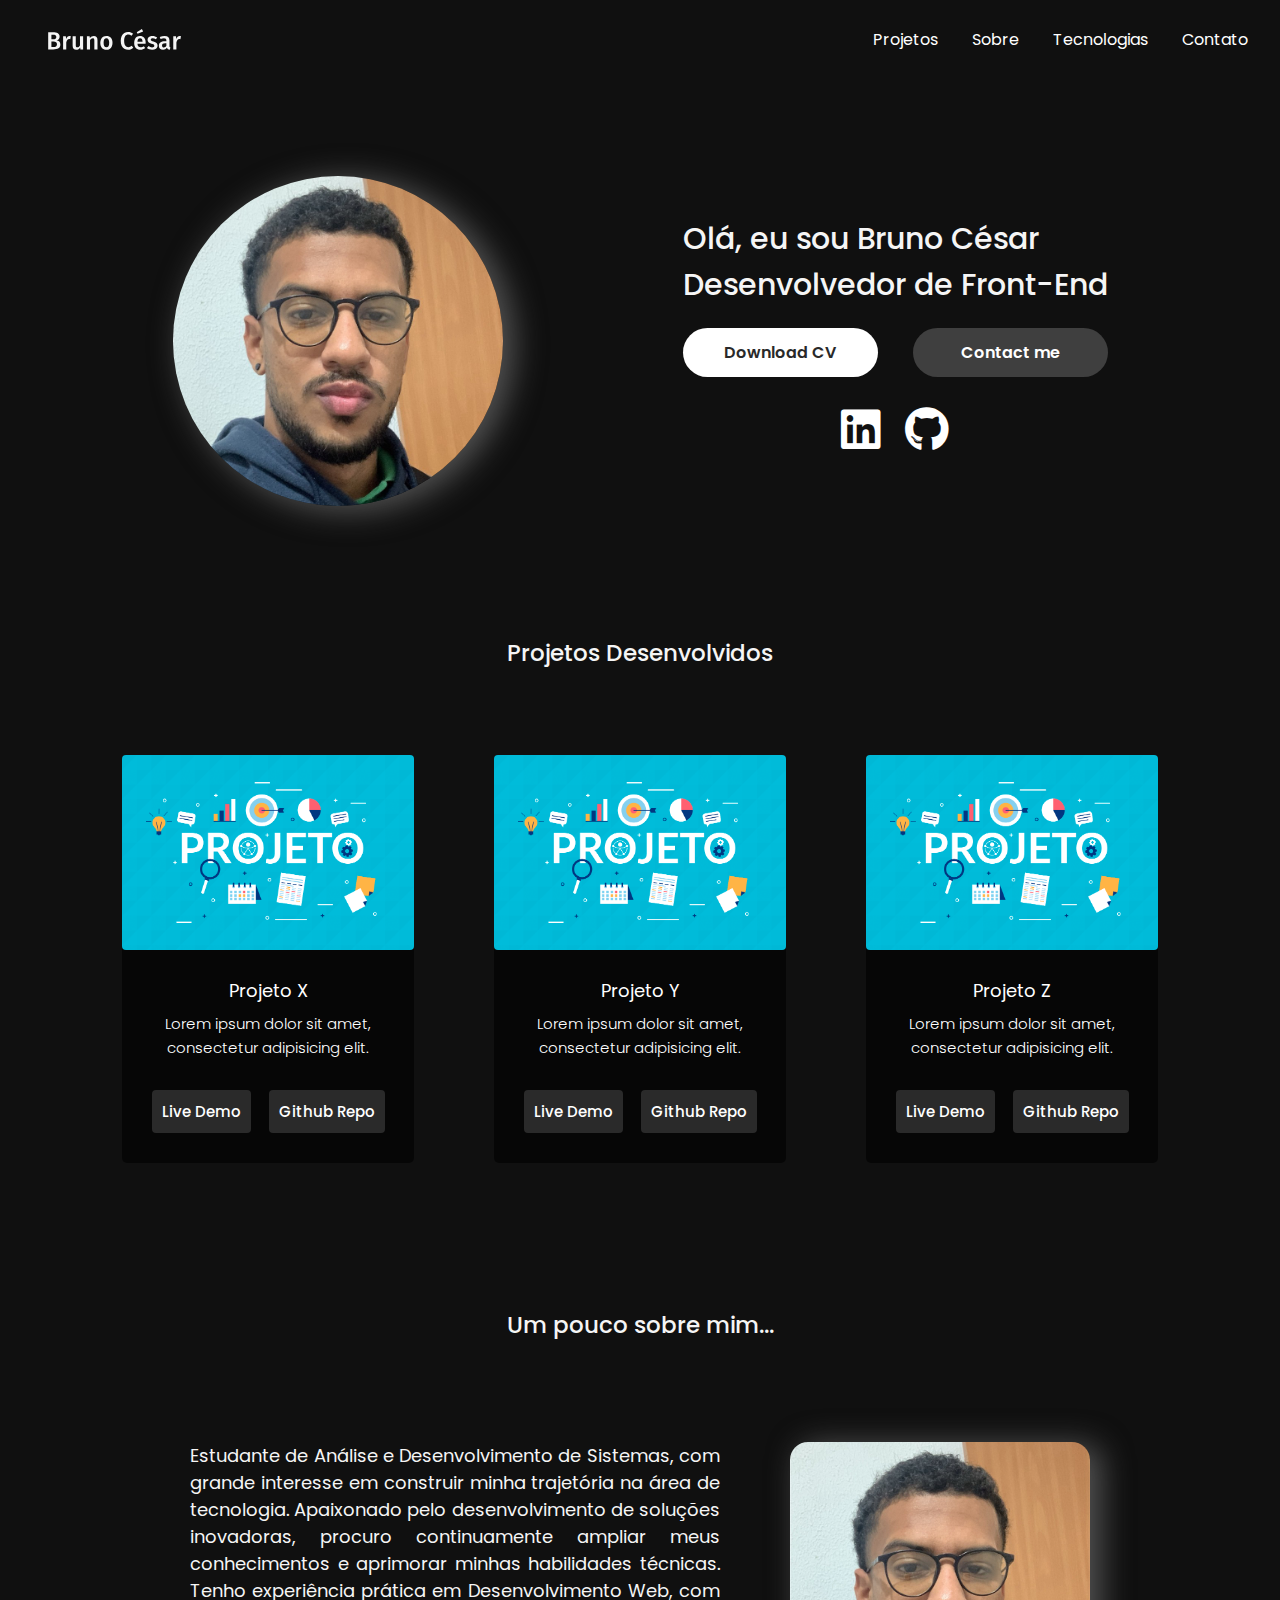
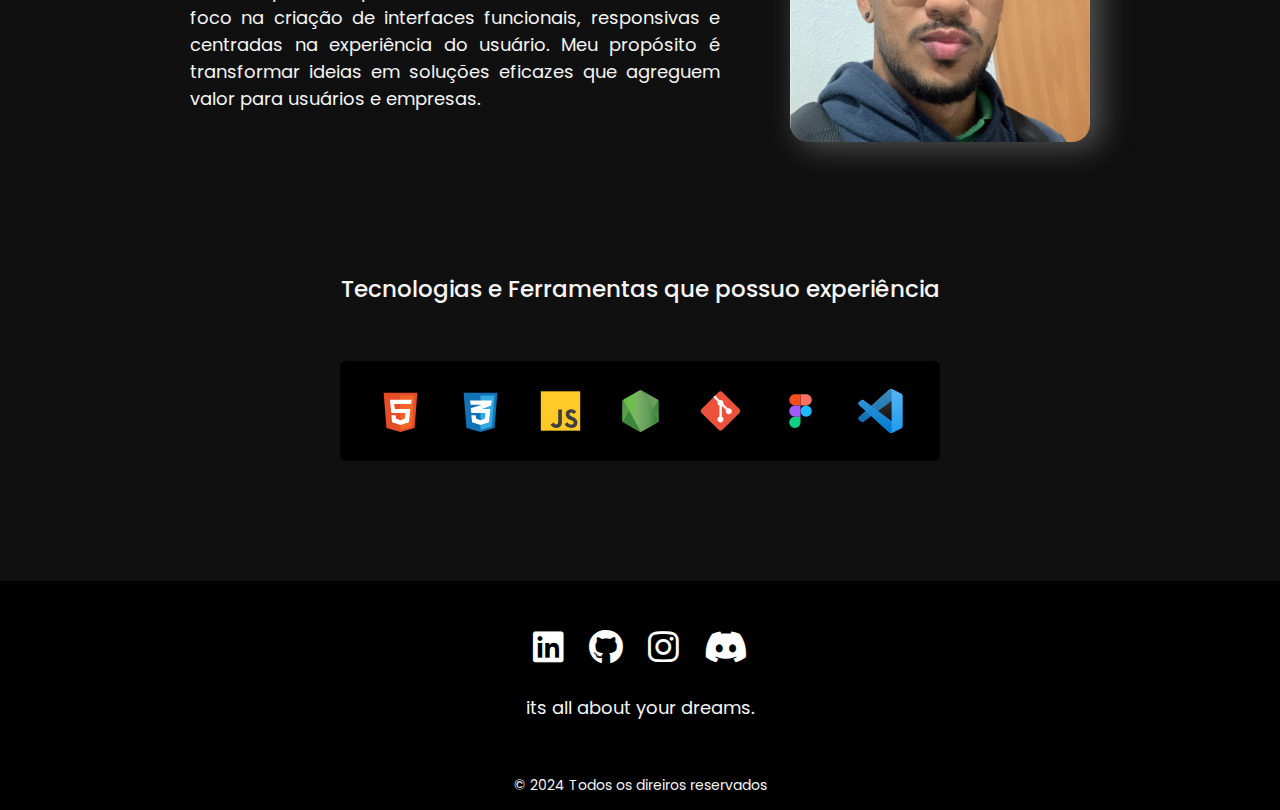
==== index.html @ 1fbcb651 "add infro" ====
<!DOCTYPE html>
<html lang="pt-br">
   <head>
      <meta charset="UTF-8">
      <meta name="viewport" content="width=device-width, initial-scale=1.0">
      <link rel="stylesheet" href="https://cdnjs.cloudflare.com/ajax/libs/font-awesome/6.7.2/css/all.min.css" integrity="sha512-Evv84Mr4kqVGRNSgIGL/F/aIDqQb7xQ2vcrdIwxfjThSH8CSR7PBEakCr51Ck+w+/U6swU2Im1vVX0SVk9ABhg==" crossorigin="anonymous" referrerpolicy="no-referrer" />
      <link rel="stylesheet" href="style.css">
      <title>dev.brunocesar</title>
   </head>
   <body>
      <!----------------------------MENU / LOGO-------------------------------------------------------------------->
      <div class="header">
         <img src="img/marca.svg" alt="logo">
         <nav class="header-menu">
            <li><a href="#">Projetos</a></li>
            <li><a href="#">Sobre</a></li>
            <li><a href="#">Tecnologias</a></li>
            <li><a href="#">Contato</a></li>
         </nav>
      </div>
      <!----------------------------INTRO--------------------------------------------------------------------------->
      <div class="intro-main">
         <img src="img/foto-perfil.jpg" alt="foto-perfil">
         <div class="intro-conteudo">
            <h1>Olá, eu sou Bruno César<br>Desenvolvedor de Front-End</h1>
            <div class="intro-button">
               <div class="button1">
                  <a href="#">Download CV</a>
               </div>
               <div class="button2">
                  <a href="#">Contact me</a>
               </div>
            </div>
               <div class="about-social">
                  <a href="https://www.linkedin.com/in/brunocesarocha" target="_blank">
                     <i class="fa-brands fa-linkedin"></i>
                  </a>
                  <a href="https://github.com/BruninhoCR" target="_blank">
                     <i class="fa-brands fa-github"></i>
                  </a>
               </div>
            </div>
         </div>
      </div>
      <h1>Projetos Desenvolvidos</h1>
      <!----------------------------PROJETOS----------------------------------------------------------------------->
         <div class="cards-projetos">
            <div class="cards-content">
               <img src="img/capa-blog-2.png" alt="projeto-2">
                  <div class="grid-cards">
                     <h4>Projeto X</h4>
                     <p>Lorem ipsum dolor sit amet, consectetur adipisicing elit.</p>
                     <div class="live-repo">
                        <a href="#" class="btn-1">Live Demo</a>
                        <a href="#" class="btn-2">Github Repo</a>
                     </div>
                  </div>
            </div>
            <div class="cards-content">
               <img src="img/capa-blog-2.png" alt="projeto-2">
                  <div class="grid-cards">
                     <h4>Projeto Y</h4>
                     <p>Lorem ipsum dolor sit amet, consectetur adipisicing elit.</p>
                     <div class="live-repo">
                        <a href="#" class="btn-1">Live Demo</a>
                        <a href="#" class="btn-2">Github Repo</a>
                     </div>
                  </div>
            </div>
            <div class="cards-content">
               <img src="img/capa-blog-2.png" alt="projeto-2">
                  <div class="grid-cards">
                     <h4>Projeto Z</h4>
                     <p>Lorem ipsum dolor sit amet, consectetur adipisicing elit.</p>
                     <div class="live-repo">
                        <a href="#" class="btn-1">Live Demo</a>
                        <a href="#" class="btn-2">Github Repo</a>
                     </div>
                  </div>
            </div>

         </div>
      <!----------------------------SOBRE MIM---------------------------------------------------------------------->
      <h1 class="title">Um pouco sobre mim...</h1>
      <div id="sobre-mim">
         <div class="descricao">
            <p>
               Estudante de Análise e Desenvolvimento de Sistemas, com grande interesse em construir minha trajetória na área de tecnologia. Apaixonado pelo desenvolvimento de soluções inovadoras, procuro continuamente ampliar meus conhecimentos e aprimorar minhas habilidades técnicas. Tenho experiência prática em Desenvolvimento Web, com foco na criação de interfaces funcionais, responsivas e centradas na experiência do usuário. Meu propósito é transformar ideias em soluções eficazes que agreguem valor para usuários e empresas.
            </p>
         </div>
         <img src="img/foto-perfil.jpg" alt="foto-perfil">
      </div>
      <!----------------------------LINGUAGENS / TECNOLOGIAS------------------------------------------------------->
      <h1 class="skills">Tecnologias e Ferramentas que possuo experiência</h1>
      <div class="linguagens">
         <img src="img/html-5-svgrepo-com.svg" alt="html">
         <img src="img/css-3-svgrepo-com.svg" alt="css">
         <img src="img/js-svgrepo-com.svg" alt="javascript">
         <img src="img/node-svgrepo-com.svg" alt="nodejs">
         <img src="img/git-svgrepo-com.svg" alt="git">
         <img src="img/figma-svgrepo-com.svg" alt="figma">
         <img src="img/visual-studio-code-svgrepo-com.svg" alt="vscode">
      </div>
      <!----------------------------CONTATO-------------------------------------------------------------------->






      <!----------------------------MENU FOOTER-------------------------------------------------------------------->
      <div class="footer-content">
         <div class="footer-contatos">
               <div id="icons-social">
                  <a href="https://www.linkedin.com/in/brunocesarocha" target="_blank">
                     <i class="fa-brands fa-linkedin"></i>
                  </a>
                  <a href="https://github.com/BruninhoCR" target="_blank">
                     <i class="fa-brands fa-github"></i>
                  </a>
                  <a href="https://www.instagram.com/brunoocssr/" target="_blank">
                     <i class="fa-brands fa-instagram"></i>
                  </a>
                  <a href="#" target="_blank">
                     <i class="fa-brands fa-discord"></i>
                  </a>
                  <h3>its all about your dreams.</h3>
               </div>
         </div>
      </div>

      <div class="footer-copyright">
         &#169
         2024 Todos os direiros reservados
      </div>
   </body>
</html>
---- style.css ----
@import url('https://fonts.googleapis.com/css2?family=Fira+Sans:ital,wght@0,100;0,200;0,300;0,400;0,500;0,600;0,700;0,800;0,900;1,100;1,200;1,300;1,400;1,500;1,600;1,700;1,800;1,900&family=Poppins:ital,wght@0,100;0,200;0,300;0,400;0,500;0,600;0,700;0,800;0,900;1,100;1,200;1,300;1,400;1,500;1,600;1,700;1,800;1,900&display=swap');

* {
   margin: 0;
   padding: 0;
   font-family: 'Poppins', po Arial, Helvetica, sans-serif;
}

body {
   background: #000000ef;
}

/*----------------------------MENU / LOGO---------------------------------------------------------------------------*/
.header {
   display: flex;
   justify-content: space-between;
   align-items: center;
   padding: 1.4rem;
   margin-bottom: 6rem;
}
/*-----------------RESPONSIVO--------------------*/
@media (max-width: 600px) {
   .header {
   grid-template-columns: 1fr;
   gap: 1rem;
   }
}

.header-menu {
   font-size: 18px;
   display: flex;
   flex-wrap: wrap;
   list-style: none;
   gap: 14px;
}

.header-menu a {
   font-size: 1rem;
   color: #ffffff;
   background:none ;
   padding: 5px 10px;
   font-weight: 400;
   text-decoration: none;
   display: block;
}
.header-menu a:hover {
   color: #c5c5c5;
}

.header img {
   width: 8.3rem;
   margin-left: 26px;
}

/*---------------------------INTRO------------------------------------------------------------------------------------------------------*/
.intro-main {
   display: flex;
   justify-content: center;
   align-items: center;
   gap: 180px;
}

.intro-main img {
   width: 330px;
   height: 330px;
   border-radius: 100%;
   box-shadow: 10px 4px 30px 2px #525252;
   transition: transform 0.3s ease, box-shadow 0.3s ease;
}
.intro-main img:hover {
   transform: scale(1.1); /* Aumenta o botão em 10% */
}

.intro-conteudo h1 {
   font-size: 30px;
   color: #F5F5F5;
   font-weight: 500;
   text-align: left;
   margin:  0 auto;
}

.intro-button {
   display: grid;
   grid-template-columns: 1fr 1fr;
   justify-content: center;
   column-gap: 35px;
   text-align: center;
   font-weight: 550;
}

.button1 a {
   display: block;
   text-decoration: none;
   background: #FFFFFF;
   color: #292929;
   border-radius: 25px;
   font-size: 16px;
   padding: 12px 12px;
   margin-top: 20px;
   font-weight: 600;
   transition: transform 0.3s ease, box-shadow 0.3s ease;
}

.button2 a {
   display: block;
   text-decoration: none;
   background: #3f3f3f;
   color: #ffffff;
   border-radius: 25px;
   font-size: 16px;
   padding: 12px 12px;
   margin-top: 20px;
   font-weight: 600;
   transition: transform 0.3s ease, box-shadow 0.3s ease;
}

.button1 a:hover{
   transform: scale(1.1); /* Aumenta o botão em 10% */
}

.button2 a:hover{
   transform: scale(1.1); /* Aumenta o botão em 10% */
}

.about-social {
   display: flex;
   margin-top: 20px;
   justify-content: center;
   gap: 25px;
}

.about-social a {
   text-decoration: none;
   color: #ffffff;
   font-size: 45px;
   transition: transform 0.3s ease, box-shadow 0.3s ease;
}
.about-social a:hover {
   transform: scale(1.2); /* Aumenta o botão em 10% */
}

/*-------------------------------PROJETOS----------------------------------------------------------------------------------------------*/
h1 {
   font-size: 23px;
   font-weight: 500;
   color: #F5F5F5;
   margin-top: 130px;
   margin-bottom: 60px;
   text-align: center;
}

.cards-projetos {
   display: flex;
   justify-content: center;
   gap: 30px;
   text-align: center;

}
.cards-content {
   width: 292px;
   border-radius: 5px;
   background-color: #00000098;
   margin: 25px;
   transition: transform 0.4s ease, box-shadow 0.3s ease;
}

.cards-content:hover {
   transform: scale(1.1); /* Aumenta o botão em 10% */
}

.cards-content img {
   width: 100%;
   height: auto;
   border-radius: 4px;
}

.cards-content h4 {
   font-size: 18px;
   margin-bottom: 8px;
   font-weight: 400;
   color: #FFFFFF;
}

.cards-content p {
   font-size: 15px;
   line-height: 1.6;
   color: #FFFFFF;
   font-weight: 300;
}

.grid-cards {
   padding: 20px;
}

.live-repo {
   display: flex;
   margin-top: 20px;
   justify-content: center;
   gap: 18px;
   transition: transform 0.3s ease, box-shadow 0.3s ease;
}

.live-repo a:hover {
   background: #ffffffea;
   color: #000000;
}

.btn-1, .btn-2, .btn-3 {
   font-weight: 500;
   text-decoration: none;
   background: #ffffff25;
   border-radius: 4px;
   padding: 10px;
   color: #ffffff;
   margin-top: 10px;
   margin-bottom: 10px;
   font-size: 15px;
}
/*-------------------------------SOBRE MIM---------------------------------------------------------------------------------------------*/
#sobre-mim {
   display: flex;
   justify-content: center;
   align-items: flex-start;
   max-width: 900px;
   margin: 0 auto;
   gap: 50px;
}

.title {
   margin-top: 120px;
   margin-bottom: 100px;
   font-size: 23px;
   font-weight: 500;
}
#sobre-mim img {
   width: 300px;
   height: 300px;
   border-radius: 18px;
   box-shadow: 10px 4px 30px 2px #525252;
}

.descricao p {
   color: #F5F5F5;
   font-size: 18px;
   text-align: justify;
   font-weight: 400;
   padding-right: 20px;
}
/*-------------------------------LINGUAGENS / TECNOLOGIAS-------------------------------------------------------------------------------*/
.skills {
   font-size: 23px;
   color: #F5F5F5;
   font-weight: 500;
   margin-bottom: 55px;
   text-align: center;
}

.linguagens {
   display: flex;
   margin: 0 auto;
   justify-content: center;
   gap: 35px;
   width: 600px;
   height: 100px;
   background: #000000;
   border-radius: 6px;
   margin-bottom: 120px;
}

.linguagens li {
   display: flex;
   color: #F5F5F5;
}

.linguagens img {
   width: 45px;
   transition: transform 0.3s ease, box-shadow 0.3s ease;
}
.linguagens img:hover {
   transform: scale(1.3); /* Aumenta o botão em 10% */
}

/*-------------------------------MENU FOOTER--------------------------------------------------------------------------------------------*/
.footer-content {
   display: flex;
   justify-content: center;
   background-color: #000000;
   padding: 40px;
}
.footer-contatos {
   display: flex;
   justify-content: center;
   align-items: center;
}

h3 {
   font-size: 18px;
   color: #F5F5F5;
   list-style: none;
   font-weight: 400;
   margin-top: 20px;
}

#icons-social {
   text-align: center;
}

#icons-social a {
   font-size: 35px;
   text-decoration: none;
   color: white;
   margin: 0.50rem;
   transition: transform 0.3s ease, box-shadow 0.3s ease;
}

#icons-social i:hover {
   transform: scale(1.1); /* Aumenta o botão em 10% */
}

.footer-copyright {
   color: #F5F5F5;
   text-align: center;
   padding: 14px;
   background: #000000;
   font-size: 14px;
}
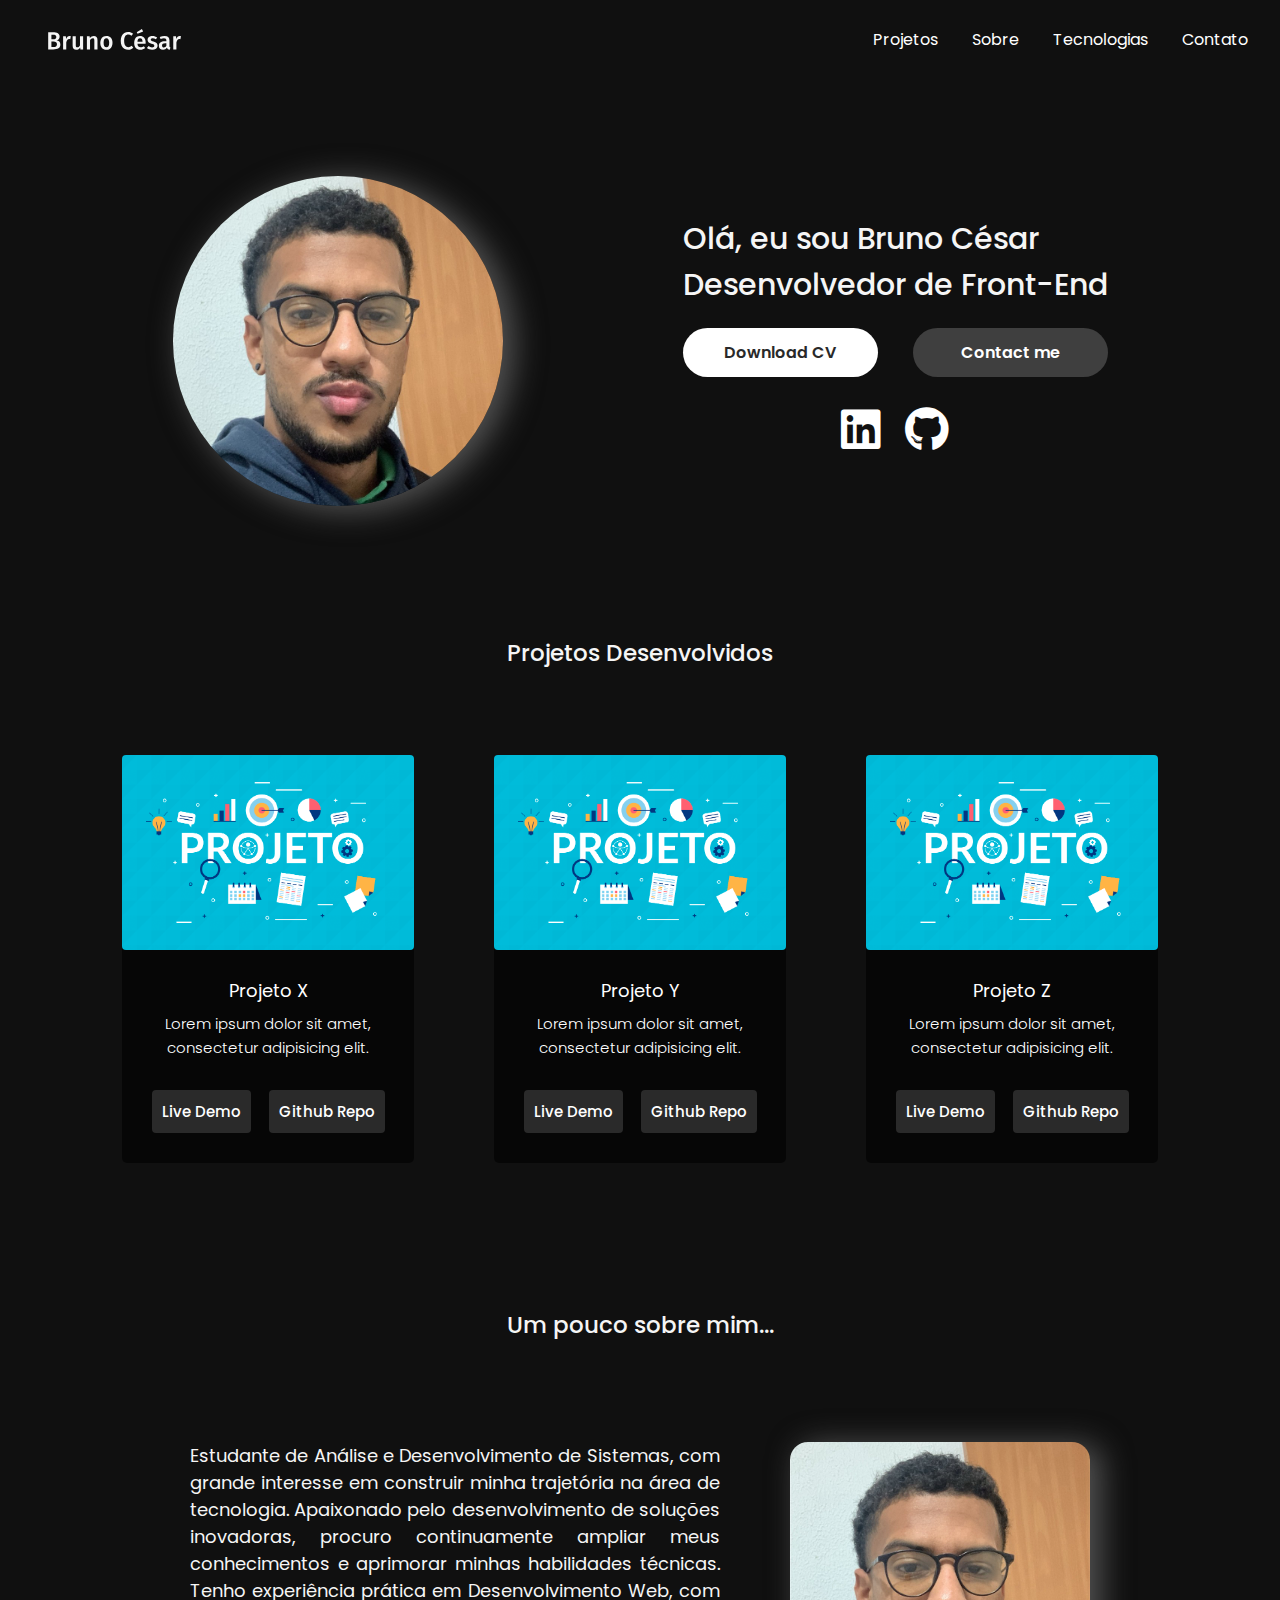
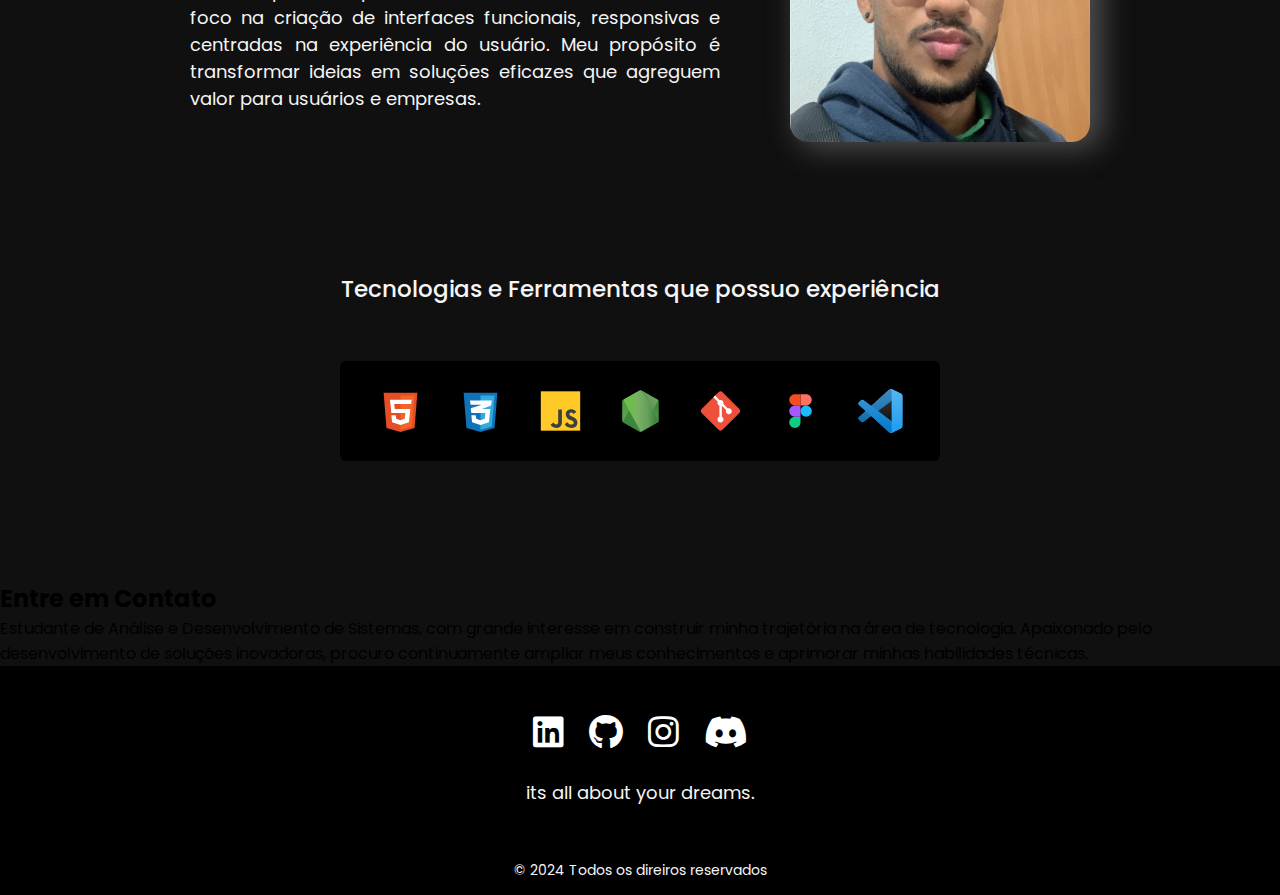
==== commit 851ca11c: "commit-inicial" ====
--- a/index.html
+++ b/index.html
@@ -5,10 +5,10 @@
       <meta name="viewport" content="width=device-width, initial-scale=1.0">
       <link rel="stylesheet" href="https://cdnjs.cloudflare.com/ajax/libs/font-awesome/6.7.2/css/all.min.css" integrity="sha512-Evv84Mr4kqVGRNSgIGL/F/aIDqQb7xQ2vcrdIwxfjThSH8CSR7PBEakCr51Ck+w+/U6swU2Im1vVX0SVk9ABhg==" crossorigin="anonymous" referrerpolicy="no-referrer" />
       <link rel="stylesheet" href="style.css">
-      <title>dev.brunocesar</title>
+      <title>Dev | Bruno César</title>
    </head>
    <body>
-      <!----------------------------MENU / LOGO-------------------------------------------------------------------->
+      <!----------------------------MENU / LOGO------------------------------------------------------------------>
       <div class="header">
          <img src="img/marca.svg" alt="logo">
          <nav class="header-menu">
@@ -80,7 +80,7 @@
             </div>
 
          </div>
-      <!----------------------------SOBRE MIM---------------------------------------------------------------------->
+      <!----------------------------SOBRE MIM-------------------------------------------------------------------->
       <h1 class="title">Um pouco sobre mim...</h1>
       <div id="sobre-mim">
          <div class="descricao">
@@ -90,7 +90,7 @@
          </div>
          <img src="img/foto-perfil.jpg" alt="foto-perfil">
       </div>
-      <!----------------------------LINGUAGENS / TECNOLOGIAS------------------------------------------------------->
+      <!----------------------------LINGUAGENS / TECNOLOGIAS----------------------------------------------------->
       <h1 class="skills">Tecnologias e Ferramentas que possuo experiência</h1>
       <div class="linguagens">
          <img src="img/html-5-svgrepo-com.svg" alt="html">
@@ -102,13 +102,21 @@
          <img src="img/visual-studio-code-svgrepo-com.svg" alt="vscode">
       </div>
       <!----------------------------CONTATO-------------------------------------------------------------------->
+      <div class="content-contato">
+         <h2>Entre em Contato</h2>
+         <p>Estudante de Análise e Desenvolvimento de Sistemas, com grande interesse em construir minha trajetória na área de tecnologia. Apaixonado pelo desenvolvimento de soluções inovadoras, procuro continuamente ampliar meus conhecimentos e aprimorar minhas habilidades técnicas.</p>
+      </div>
+      <div class="forms-contato">
+         <form action="">
+            
+         </form>
+      </div>
 
 
 
 
 
-
-      <!----------------------------MENU FOOTER-------------------------------------------------------------------->
+      <!----------------------------MENU FOOTER------------------------------------------------------------------>
       <div class="footer-content">
          <div class="footer-contatos">
                <div id="icons-social">
@@ -128,7 +136,6 @@
                </div>
          </div>
       </div>
-
       <div class="footer-copyright">
          &#169
          2024 Todos os direiros reservados
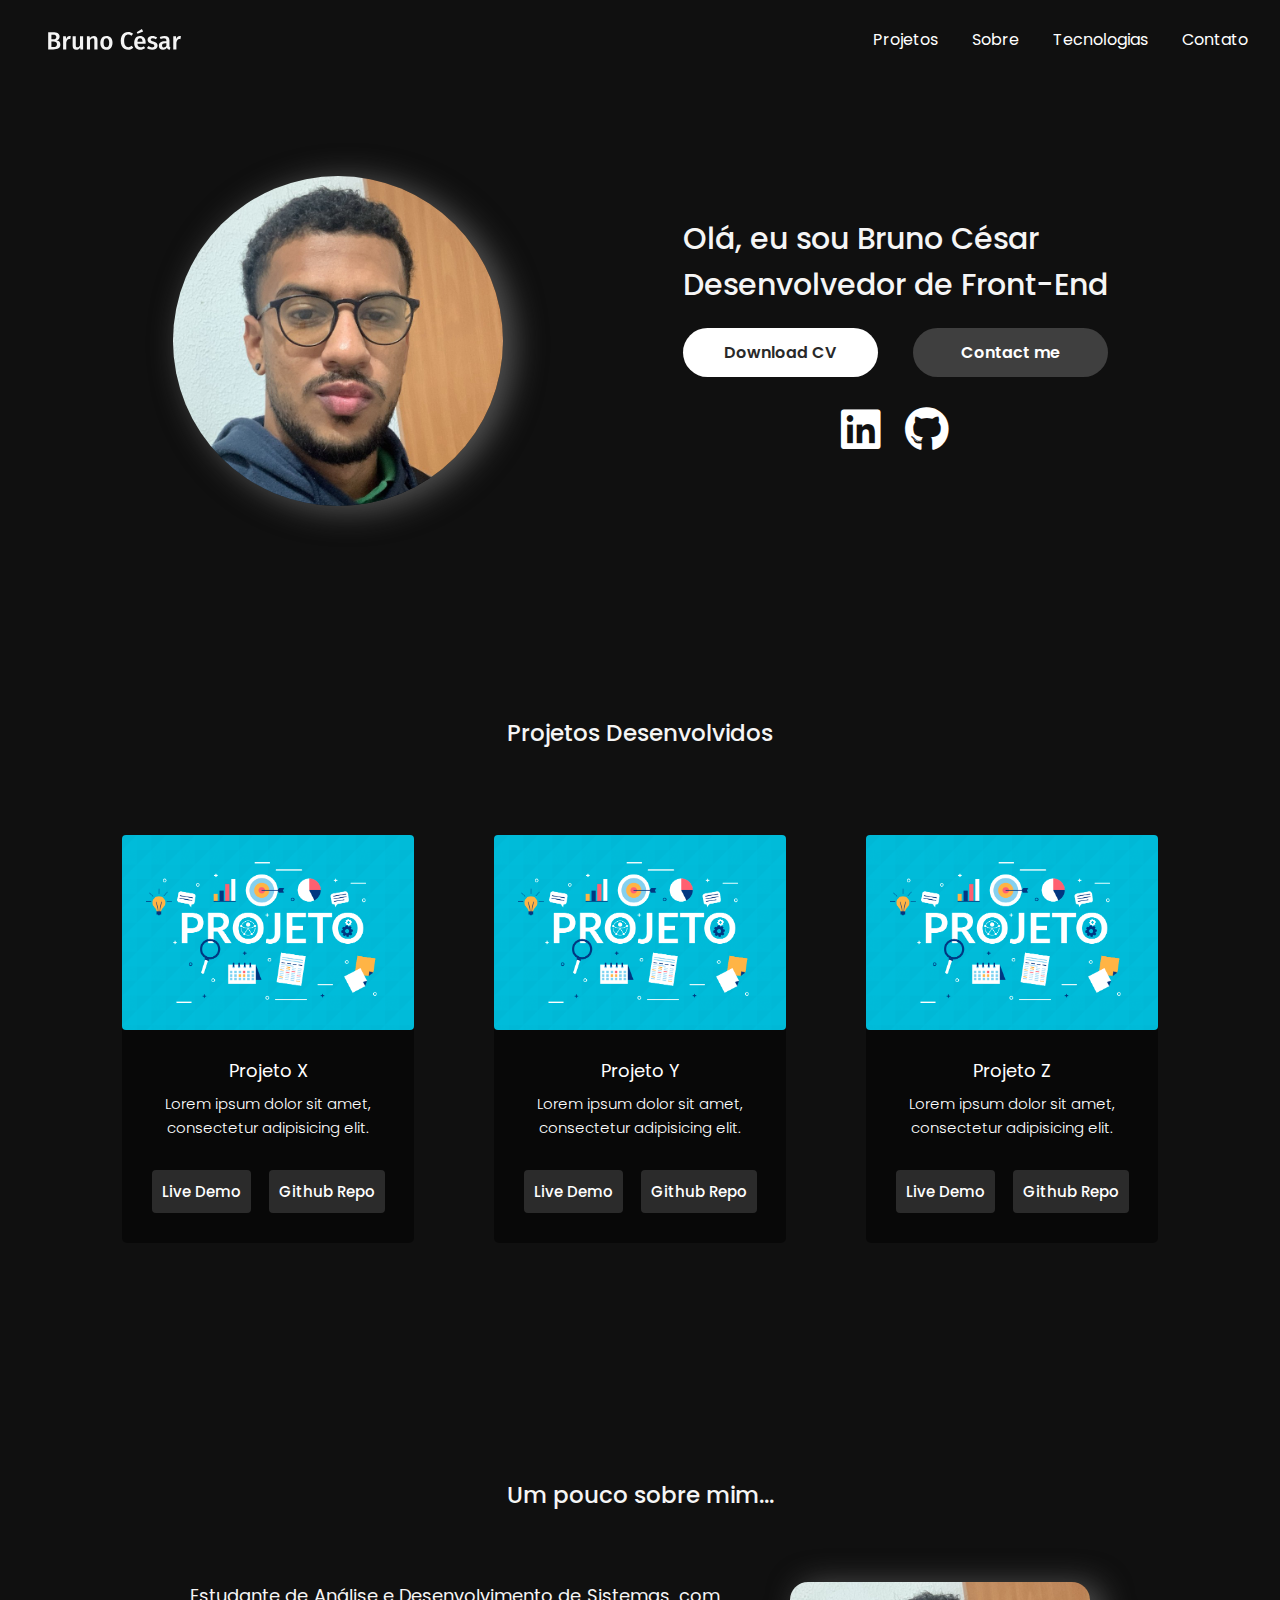
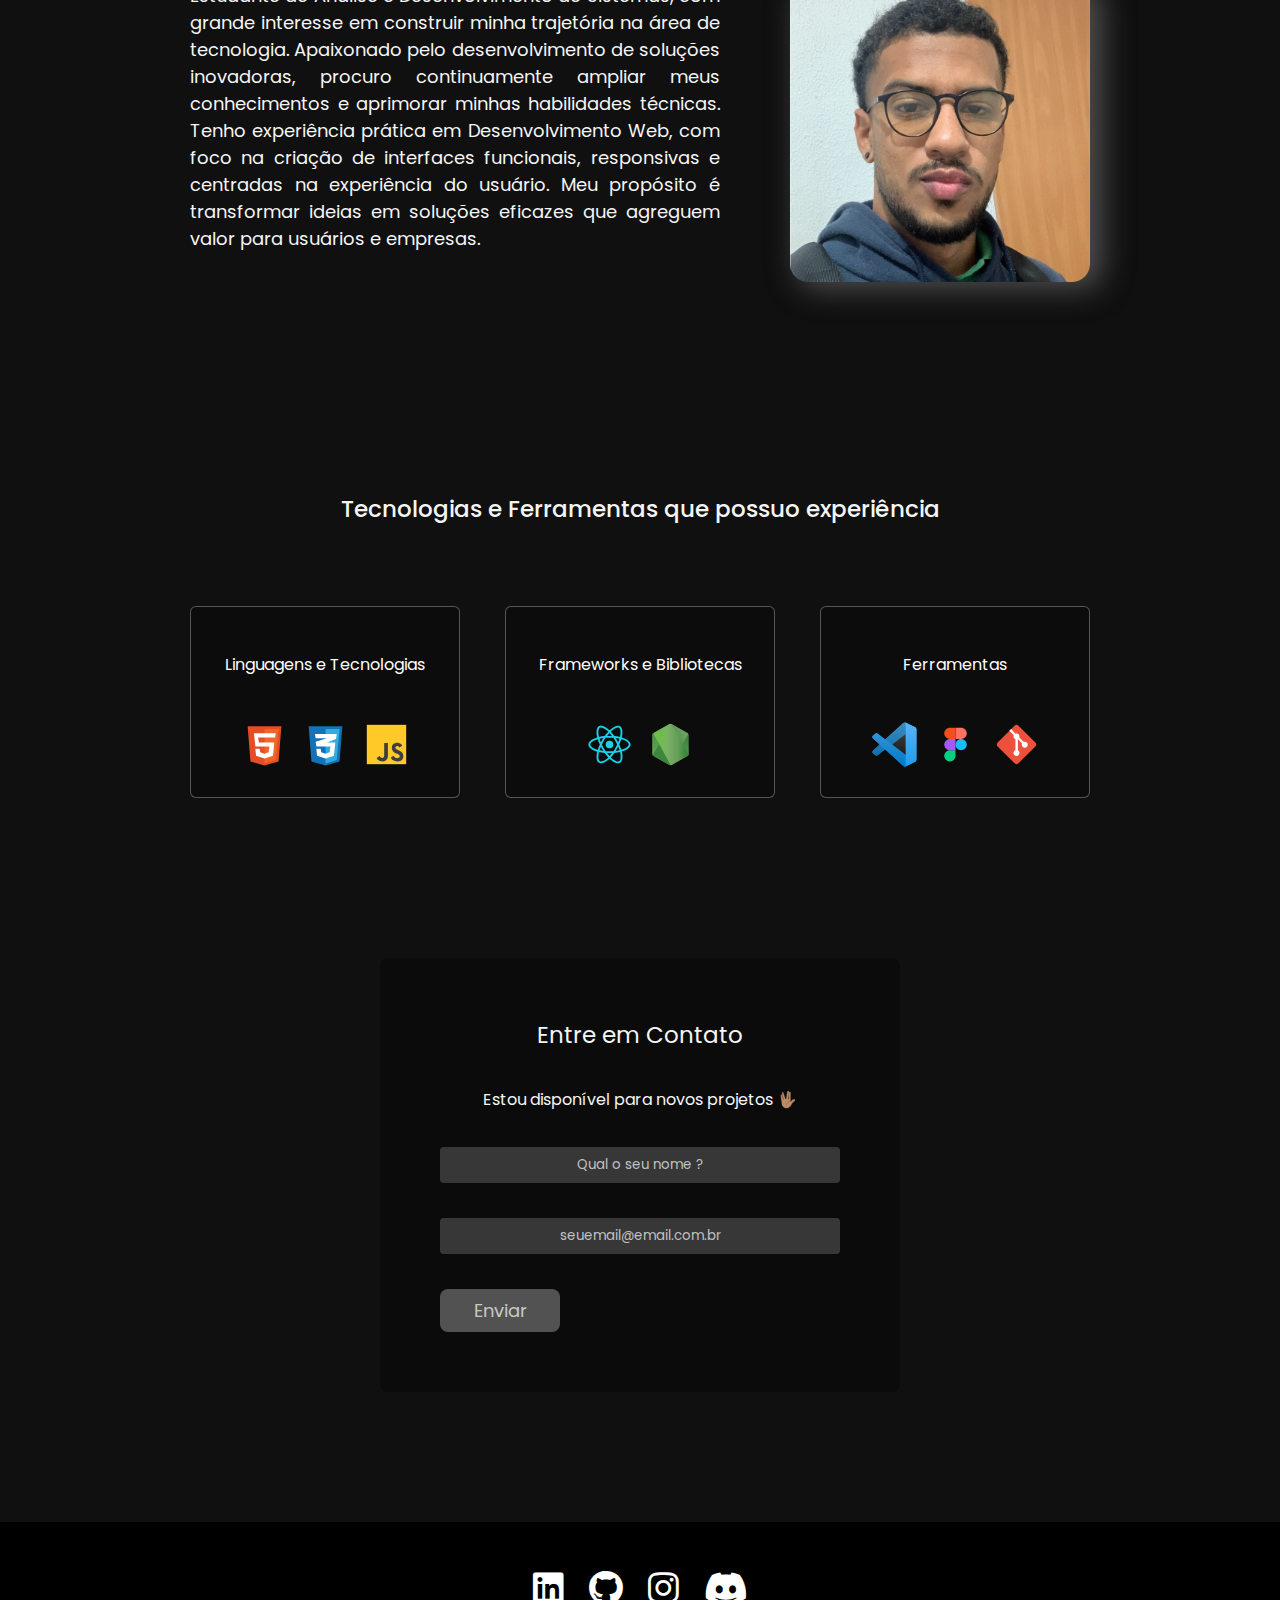
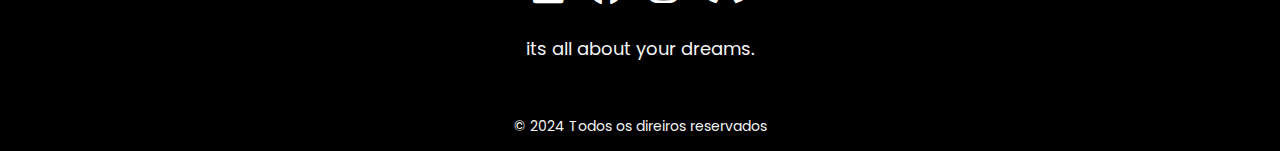
==== commit 877e80ba: "atualizacao2" ====
--- a/index.html
+++ b/index.html
@@ -5,10 +5,10 @@
       <meta name="viewport" content="width=device-width, initial-scale=1.0">
       <link rel="stylesheet" href="https://cdnjs.cloudflare.com/ajax/libs/font-awesome/6.7.2/css/all.min.css" integrity="sha512-Evv84Mr4kqVGRNSgIGL/F/aIDqQb7xQ2vcrdIwxfjThSH8CSR7PBEakCr51Ck+w+/U6swU2Im1vVX0SVk9ABhg==" crossorigin="anonymous" referrerpolicy="no-referrer" />
       <link rel="stylesheet" href="style.css">
-      <title>Dev | Bruno César</title>
+      <title>dev.brunocesar</title>
    </head>
    <body>
-      <!----------------------------MENU / LOGO------------------------------------------------------------------>
+      <!----------------------------MENU / LOGO---------------------------------------------------------------->
       <div class="header">
          <img src="img/marca.svg" alt="logo">
          <nav class="header-menu">
@@ -80,7 +80,7 @@
             </div>
 
          </div>
-      <!----------------------------SOBRE MIM-------------------------------------------------------------------->
+      <!----------------------------SOBRE MIM------------------------------------------------------------------>
       <h1 class="title">Um pouco sobre mim...</h1>
       <div id="sobre-mim">
          <div class="descricao">
@@ -90,33 +90,50 @@
          </div>
          <img src="img/foto-perfil.jpg" alt="foto-perfil">
       </div>
-      <!----------------------------LINGUAGENS / TECNOLOGIAS----------------------------------------------------->
+      <!----------------------------LINGUAGENS / TECNOLOGIAS--------------------------------------------------->
       <h1 class="skills">Tecnologias e Ferramentas que possuo experiência</h1>
-      <div class="linguagens">
-         <img src="img/html-5-svgrepo-com.svg" alt="html">
-         <img src="img/css-3-svgrepo-com.svg" alt="css">
-         <img src="img/js-svgrepo-com.svg" alt="javascript">
-         <img src="img/node-svgrepo-com.svg" alt="nodejs">
-         <img src="img/git-svgrepo-com.svg" alt="git">
-         <img src="img/figma-svgrepo-com.svg" alt="figma">
-         <img src="img/visual-studio-code-svgrepo-com.svg" alt="vscode">
+      <div class="content-techs">
+         <!-- Primeiro Quadro -->
+         <div class="section-techs">
+            <h2>Linguagens e Tecnologias</h2>
+            <div class="logo-linguagens">
+               <img src="img/html-5-svgrepo-com.svg" alt="html">
+               <img src="img/css-3-svgrepo-com.svg" alt="css">
+               <img src="img/js-svgrepo-com.svg" alt="javascript">
+            </div>
+         </div>
+         <!-- Segundo Quadro -->
+         <div class="section-techs">
+            <h2>Frameworks e Bibliotecas</h2>
+            <div class="logo-linguagens">
+               <img src="img/logo-react-svgrepo-com.svg" alt="reactjs">
+               <img src="img/node-svgrepo-com.svg" alt="nodejs">
+            </div>
+         </div>
+         <!-- Terceiro Quadro -->
+         <div class="section-techs">
+            <h2>Ferramentas</h2>
+            <div class="logo-linguagens">
+               <img src="img/visual-studio-code-svgrepo-com.svg" alt="css">
+               <img src="img/figma-svgrepo-com.svg" alt="figma">
+               <img src="img/git-svgrepo-com.svg" alt="javascript">
+            </div>
+         </div>
       </div>
+      
       <!----------------------------CONTATO-------------------------------------------------------------------->
-      <div class="content-contato">
-         <h2>Entre em Contato</h2>
-         <p>Estudante de Análise e Desenvolvimento de Sistemas, com grande interesse em construir minha trajetória na área de tecnologia. Apaixonado pelo desenvolvimento de soluções inovadoras, procuro continuamente ampliar meus conhecimentos e aprimorar minhas habilidades técnicas.</p>
-      </div>
-      <div class="forms-contato">
-         <form action="">
-            
+      <div class="contact-container">
+      <h2>Entre em Contato</h2>
+      <p>Estou disponível para novos projetos 🖖🏽 </p>
+         <form class="contact-form">
+            <div class="form-group">
+               <input type="text" placeholder="Qual o seu nome ?" />
+               <input type="text" placeholder="seuemail@email.com.br" />
+            </div>
+            <button>Enviar</button>
          </form>
       </div>
-
-
-
-
-
-      <!----------------------------MENU FOOTER------------------------------------------------------------------>
+      <!---------------------------MENU FOOTER-------------------------------------------------------------->
       <div class="footer-content">
          <div class="footer-contatos">
                <div id="icons-social">
--- a/style.css
+++ b/style.css
@@ -18,12 +18,9 @@
    padding: 1.4rem;
    margin-bottom: 6rem;
 }
-/*-----------------RESPONSIVO--------------------*/
+/*-----------------RESPONSIVO----------------------------*/
 @media (max-width: 600px) {
-   .header {
-   grid-template-columns: 1fr;
-   gap: 1rem;
-   }
+
 }
 
 .header-menu {
@@ -144,7 +141,7 @@
    font-size: 23px;
    font-weight: 500;
    color: #F5F5F5;
-   margin-top: 130px;
+   margin-top: 210px;
    margin-bottom: 60px;
    text-align: center;
 }
@@ -159,7 +156,7 @@
 .cards-content {
    width: 292px;
    border-radius: 5px;
-   background-color: #00000098;
+   background-color: rgba(0, 0, 0, 0.5);
    margin: 25px;
    transition: transform 0.4s ease, box-shadow 0.3s ease;
 }
@@ -227,8 +224,7 @@
 }
 
 .title {
-   margin-top: 120px;
-   margin-bottom: 100px;
+   margin-bottom: 70px;
    font-size: 23px;
    font-weight: 500;
 }
@@ -251,33 +247,118 @@
    font-size: 23px;
    color: #F5F5F5;
    font-weight: 500;
-   margin-bottom: 55px;
-   text-align: center;
-}
-
-.linguagens {
-   display: flex;
+   margin-bottom: 80px;
+   text-align: center;
+}
+
+.content-techs {
+   display: grid;
+   grid-template-columns: 1fr 1fr 1fr;
+   justify-content: center;
+   align-content: center;
    margin: 0 auto;
-   justify-content: center;
+   width: 900px;
+   gap: 45px;
+}
+
+.section-techs {
+   background-color: rgba(0, 0, 0, 0.2) ;
+   border: solid 1px rgba(255, 255, 255, 0.3);
+   border-radius: 6px;
+}
+
+.section-techs h2 {
+   font-size: 16px;
+   font-weight: 400;
+   text-align: center;
+   color: #FFFFFF;
+   margin-top: 30px;
+   margin-bottom: 30px;
+   padding: 15px;
+}
+
+.logo-linguagens {
+   display: flex;
+   justify-content: center;
+   gap: 16px;
+   align-content: center;
+   margin-bottom: 30px;
+}
+
+.content-techs img {
+   width: 45px;
+}
+
+.logo-linguagens img {
+   transition: transform 0.3s ease, box-shadow 0.3s ease;
+
+}
+.logo-linguagens img:hover {
+   transform: scale(1.3); /* Aumenta o botão em 10% */
+}
+/*-------------------------------CONTATO------------------------------------------------------------------------------------------------*/
+.contact-container {
+   text-align: center;
+   max-width: 400px;
+   background-color: rgba(0, 0, 0, 0.3) ;
+   margin: 0 auto;
+   padding: 60px;
+   border-radius: 8px;
+   margin-top: 160px;
+   margin-bottom: 130px;
+}
+
+.contact-container h2 {
+   margin: 0px 35px;
+   color: #F5F5F5;
+   font-weight: 400;
+   font-size: 23px;
+}
+
+.contact-container p {
+   margin: 35px 35px ;
+   color: #F5F5F5;
+   font-weight: 400;
+   font-size: 16  px;
+}
+
+.contact-form, .form-group  {
+   display: flex;
+   flex-direction: column;
    gap: 35px;
-   width: 600px;
-   height: 100px;
-   background: #000000;
-   border-radius: 6px;
-   margin-bottom: 120px;
-}
-
-.linguagens li {
-   display: flex;
-   color: #F5F5F5;
-}
-
-.linguagens img {
-   width: 45px;
-   transition: transform 0.3s ease, box-shadow 0.3s ease;
-}
-.linguagens img:hover {
-   transform: scale(1.3); /* Aumenta o botão em 10% */
+}
+
+.contact-form input {
+   padding: 8px;
+   border-radius: 4px;
+   text-align: center;
+   color: #ffffff;
+   background: rgba(158, 158, 158, 0.3);
+   border: none;
+}
+
+.contact-form input::placeholder {
+   color: rgba(255, 255, 255, 0.7);
+}
+
+form button {
+   padding: 8px;
+   align-items: center;
+   width: 120px;
+   border-radius: 8px;
+   color: rgb(255, 255, 255, 0.7);
+   background: rgb(82, 82, 82);
+   font-size: 18px;
+   text-decoration: none;
+   border: none;
+   transition: transform 0.3s ease, box-shadow 0.3s ease;
+}
+
+form button:hover {
+   transform: scale(1.1); /* Aumenta o botão em 10% */
+   background: #d4d4d4;
+   color: #000000;
+   font-weight: 500;
 }
 
 /*-------------------------------MENU FOOTER--------------------------------------------------------------------------------------------*/
